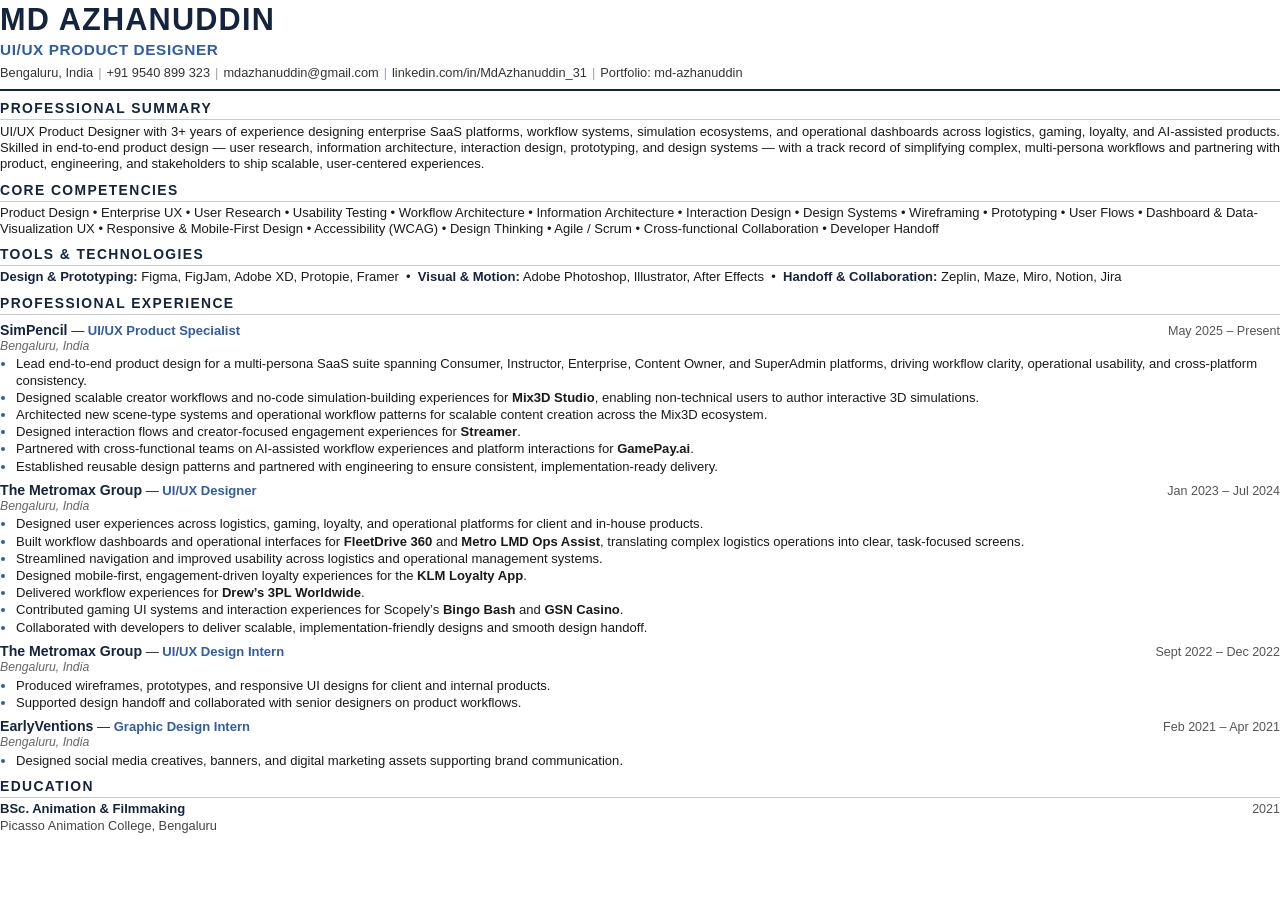
==== resume.html @ 1d5d4fa5 "Initial portfolio" ====
<!DOCTYPE html>
<html lang="en">
<head>
<meta charset="utf-8">
<title>MD Azhanuddin — Resume</title>
<style>
  @page { size: Letter; margin: 0.42in 0.55in; }
  * { box-sizing: border-box; }
  html, body { margin: 0; padding: 0; }
  body {
    font-family: "Calibri", "Carlito", "Segoe UI", Arial, sans-serif;
    color: #1a1a1a;
    font-size: 9.8pt;
    line-height: 1.24;
    -webkit-print-color-adjust: exact;
    print-color-adjust: exact;
  }
  a { color: #1a1a1a; text-decoration: none; }

  /* Header */
  .name {
    font-size: 23pt;
    font-weight: 700;
    letter-spacing: 1.2px;
    margin: 0;
    color: #14243f;
  }
  .title {
    font-size: 11.5pt;
    font-weight: 600;
    color: #2f5ca8;
    letter-spacing: 0.6px;
    margin: 2px 0 6px 0;
    text-transform: uppercase;
  }
  .contact {
    font-size: 9.6pt;
    color: #333;
    margin: 0;
  }
  .contact span { white-space: nowrap; }
  .sep { color: #9aa3b0; padding: 0 5px; }

  hr.rule { border: none; border-top: 2px solid #14243f; margin: 8px 0 0 0; }

  /* Section headings */
  h2 {
    font-size: 10.4pt;
    font-weight: 700;
    text-transform: uppercase;
    letter-spacing: 1.4px;
    color: #14243f;
    margin: 9px 0 3px 0;
    padding-bottom: 2px;
    border-bottom: 1.2px solid #c3ccd9;
  }

  p.summary { margin: 4px 0 0 0; text-align: justify; }

  /* Skills blocks */
  .kvline { margin: 3px 0; }
  .kvline b { color: #14243f; }

  /* Experience */
  .job { margin-top: 7px; }
  .job-head {
    display: flex;
    justify-content: space-between;
    align-items: baseline;
  }
  .job-co { font-weight: 700; font-size: 10.6pt; color: #14243f; }
  .job-role { font-weight: 600; color: #2f5ca8; }
  .job-date { font-size: 9.4pt; color: #555; white-space: nowrap; }
  .job-loc { font-size: 9.2pt; color: #666; font-style: italic; margin: 0 0 2px 0; }
  ul { margin: 2px 0 0 0; padding-left: 16px; }
  li { margin: 1px 0; }
  h2 + .edu-head { margin-top: 1px; }
  li::marker { color: #2f5ca8; }

  .edu-head { display: flex; justify-content: space-between; align-items: baseline; }
  .edu-deg { font-weight: 700; color: #14243f; }
  .edu-school { font-size: 9.6pt; color: #444; }
</style>
</head>
<body>

  <div class="name">MD AZHANUDDIN</div>
  <div class="title">UI/UX Product Designer</div>
  <p class="contact">
    <span>Bengaluru, India</span><span class="sep">|</span><span>+91 9540 899 323</span><span class="sep">|</span><span>mdazhanuddin@gmail.com</span><span class="sep">|</span><span>linkedin.com/in/MdAzhanuddin_31</span><span class="sep">|</span><span>Portfolio: md-azhanuddin</span>
  </p>
  <hr class="rule">

  <h2>Professional Summary</h2>
  <p class="summary">
    UI/UX Product Designer with 3+ years of experience designing enterprise SaaS platforms, workflow systems,
    simulation ecosystems, and operational dashboards across logistics, gaming, loyalty, and AI-assisted products.
    Skilled in end-to-end product design&nbsp;&mdash; user research, information architecture, interaction design,
    prototyping, and design systems&nbsp;&mdash; with a track record of simplifying complex, multi-persona workflows
    and partnering with product, engineering, and stakeholders to ship scalable, user-centered experiences.
  </p>

  <h2>Core Competencies</h2>
  <div class="kvline">
    Product Design &bull; Enterprise UX &bull; User Research &bull; Usability Testing &bull; Workflow Architecture &bull;
    Information Architecture &bull; Interaction Design &bull; Design Systems &bull; Wireframing &bull; Prototyping &bull;
    User Flows &bull; Dashboard &amp; Data-Visualization UX &bull; Responsive &amp; Mobile-First Design &bull;
    Accessibility (WCAG) &bull; Design Thinking &bull; Agile / Scrum &bull; Cross-functional Collaboration &bull; Developer Handoff
  </div>

  <h2>Tools &amp; Technologies</h2>
  <div class="kvline">
    <b>Design &amp; Prototyping:</b> Figma, FigJam, Adobe XD, Protopie, Framer &nbsp;&bull;&nbsp;
    <b>Visual &amp; Motion:</b> Adobe Photoshop, Illustrator, After Effects &nbsp;&bull;&nbsp;
    <b>Handoff &amp; Collaboration:</b> Zeplin, Maze, Miro, Notion, Jira
  </div>

  <h2>Professional Experience</h2>

  <div class="job">
    <div class="job-head">
      <span><span class="job-co">SimPencil</span> &mdash; <span class="job-role">UI/UX Product Specialist</span></span>
      <span class="job-date">May 2025 &ndash; Present</span>
    </div>
    <div class="job-loc">Bengaluru, India</div>
    <ul>
      <li>Lead end-to-end product design for a multi-persona SaaS suite spanning Consumer, Instructor, Enterprise, Content Owner, and SuperAdmin platforms, driving workflow clarity, operational usability, and cross-platform consistency.</li>
      <li>Designed scalable creator workflows and no-code simulation-building experiences for <b>Mix3D Studio</b>, enabling non-technical users to author interactive 3D simulations.</li>
      <li>Architected new scene-type systems and operational workflow patterns for scalable content creation across the Mix3D ecosystem.</li>
      <li>Designed interaction flows and creator-focused engagement experiences for <b>Streamer</b>.</li>
      <li>Partnered with cross-functional teams on AI-assisted workflow experiences and platform interactions for <b>GamePay.ai</b>.</li>
      <li>Established reusable design patterns and partnered with engineering to ensure consistent, implementation-ready delivery.</li>
    </ul>
  </div>

  <div class="job">
    <div class="job-head">
      <span><span class="job-co">The Metromax Group</span> &mdash; <span class="job-role">UI/UX Designer</span></span>
      <span class="job-date">Jan 2023 &ndash; Jul 2024</span>
    </div>
    <div class="job-loc">Bengaluru, India</div>
    <ul>
      <li>Designed user experiences across logistics, gaming, loyalty, and operational platforms for client and in-house products.</li>
      <li>Built workflow dashboards and operational interfaces for <b>FleetDrive 360</b> and <b>Metro LMD Ops Assist</b>, translating complex logistics operations into clear, task-focused screens.</li>
      <li>Streamlined navigation and improved usability across logistics and operational management systems.</li>
      <li>Designed mobile-first, engagement-driven loyalty experiences for the <b>KLM Loyalty App</b>.</li>
      <li>Delivered workflow experiences for <b>Drew&rsquo;s 3PL Worldwide</b>.</li>
      <li>Contributed gaming UI systems and interaction experiences for Scopely&rsquo;s <b>Bingo Bash</b> and <b>GSN Casino</b>.</li>
      <li>Collaborated with developers to deliver scalable, implementation-friendly designs and smooth design handoff.</li>
    </ul>
  </div>

  <div class="job">
    <div class="job-head">
      <span><span class="job-co">The Metromax Group</span> &mdash; <span class="job-role">UI/UX Design Intern</span></span>
      <span class="job-date">Sept 2022 &ndash; Dec 2022</span>
    </div>
    <div class="job-loc">Bengaluru, India</div>
    <ul>
      <li>Produced wireframes, prototypes, and responsive UI designs for client and internal products.</li>
      <li>Supported design handoff and collaborated with senior designers on product workflows.</li>
    </ul>
  </div>

  <div class="job">
    <div class="job-head">
      <span><span class="job-co">EarlyVentions</span> &mdash; <span class="job-role">Graphic Design Intern</span></span>
      <span class="job-date">Feb 2021 &ndash; Apr 2021</span>
    </div>
    <div class="job-loc">Bengaluru, India</div>
    <ul>
      <li>Designed social media creatives, banners, and digital marketing assets supporting brand communication.</li>
    </ul>
  </div>

  <div>
  <h2>Education</h2>
  <div class="edu-head">
    <span class="edu-deg">BSc. Animation &amp; Filmmaking</span>
    <span class="job-date">2021</span>
  </div>
  <div class="edu-school">Picasso Animation College, Bengaluru</div>
  </div>

</body>
</html>
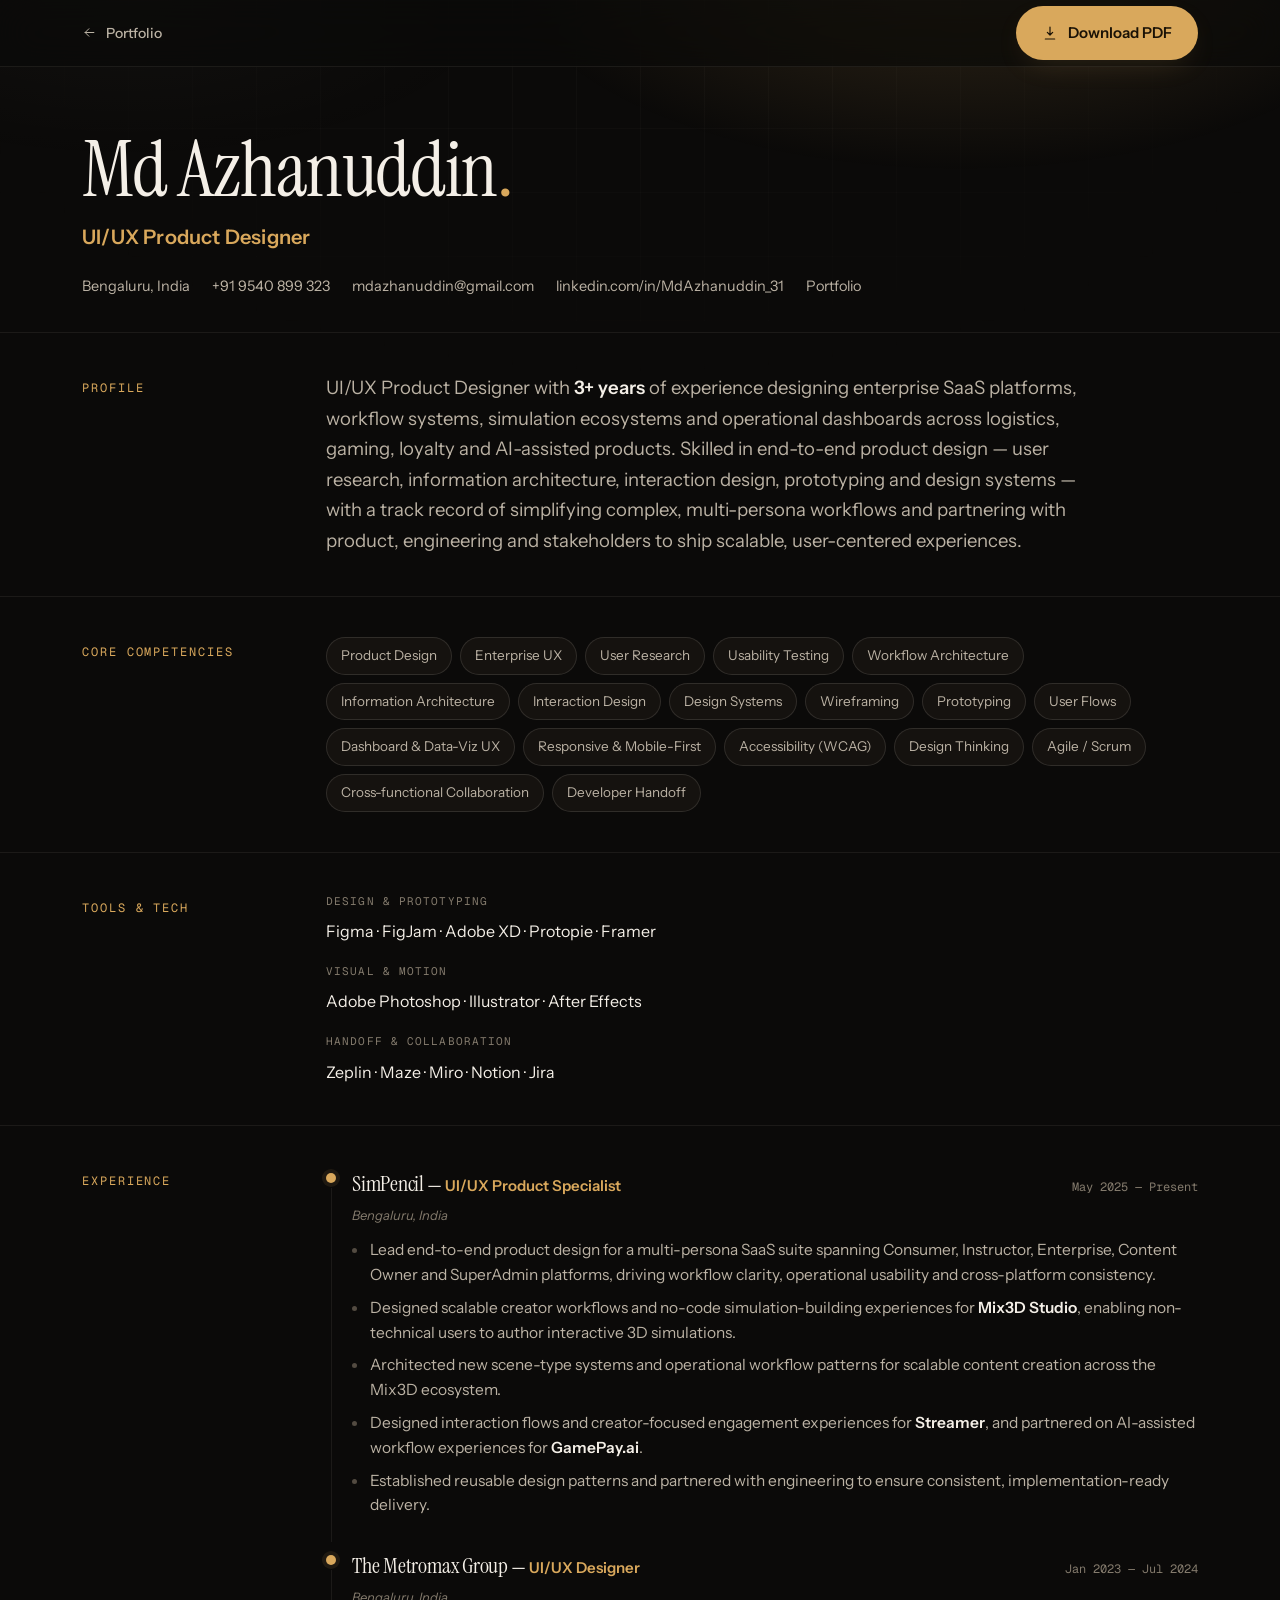
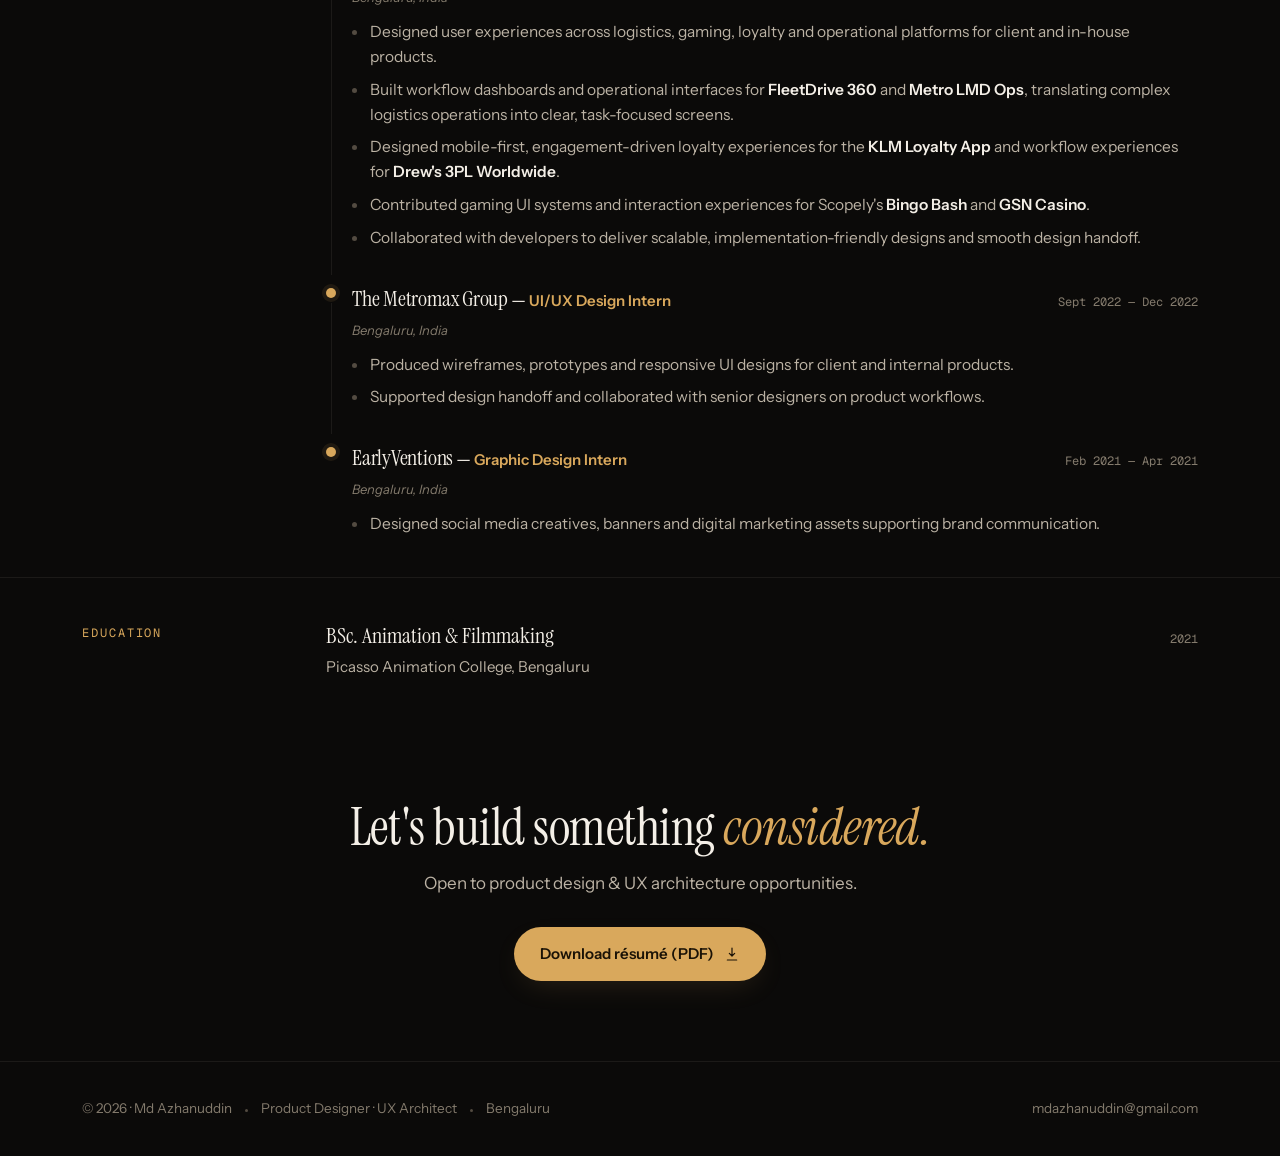
==== commit 10b26d16: "Added portfolio case studies and updated content" ====
--- a/resume.html
+++ b/resume.html
@@ -1,186 +1,306 @@
 <!DOCTYPE html>
 <html lang="en">
 <head>
-<meta charset="utf-8">
-<title>MD Azhanuddin — Resume</title>
-<style>
-  @page { size: Letter; margin: 0.42in 0.55in; }
-  * { box-sizing: border-box; }
-  html, body { margin: 0; padding: 0; }
-  body {
-    font-family: "Calibri", "Carlito", "Segoe UI", Arial, sans-serif;
-    color: #1a1a1a;
-    font-size: 9.8pt;
-    line-height: 1.24;
-    -webkit-print-color-adjust: exact;
-    print-color-adjust: exact;
-  }
-  a { color: #1a1a1a; text-decoration: none; }
-
-  /* Header */
-  .name {
-    font-size: 23pt;
-    font-weight: 700;
-    letter-spacing: 1.2px;
-    margin: 0;
-    color: #14243f;
-  }
-  .title {
-    font-size: 11.5pt;
-    font-weight: 600;
-    color: #2f5ca8;
-    letter-spacing: 0.6px;
-    margin: 2px 0 6px 0;
-    text-transform: uppercase;
-  }
-  .contact {
-    font-size: 9.6pt;
-    color: #333;
-    margin: 0;
-  }
-  .contact span { white-space: nowrap; }
-  .sep { color: #9aa3b0; padding: 0 5px; }
-
-  hr.rule { border: none; border-top: 2px solid #14243f; margin: 8px 0 0 0; }
-
-  /* Section headings */
-  h2 {
-    font-size: 10.4pt;
-    font-weight: 700;
-    text-transform: uppercase;
-    letter-spacing: 1.4px;
-    color: #14243f;
-    margin: 9px 0 3px 0;
-    padding-bottom: 2px;
-    border-bottom: 1.2px solid #c3ccd9;
-  }
-
-  p.summary { margin: 4px 0 0 0; text-align: justify; }
-
-  /* Skills blocks */
-  .kvline { margin: 3px 0; }
-  .kvline b { color: #14243f; }
-
-  /* Experience */
-  .job { margin-top: 7px; }
-  .job-head {
-    display: flex;
-    justify-content: space-between;
-    align-items: baseline;
-  }
-  .job-co { font-weight: 700; font-size: 10.6pt; color: #14243f; }
-  .job-role { font-weight: 600; color: #2f5ca8; }
-  .job-date { font-size: 9.4pt; color: #555; white-space: nowrap; }
-  .job-loc { font-size: 9.2pt; color: #666; font-style: italic; margin: 0 0 2px 0; }
-  ul { margin: 2px 0 0 0; padding-left: 16px; }
-  li { margin: 1px 0; }
-  h2 + .edu-head { margin-top: 1px; }
-  li::marker { color: #2f5ca8; }
-
-  .edu-head { display: flex; justify-content: space-between; align-items: baseline; }
-  .edu-deg { font-weight: 700; color: #14243f; }
-  .edu-school { font-size: 9.6pt; color: #444; }
-</style>
+  <meta charset="utf-8">
+  <meta name="viewport" content="width=device-width, initial-scale=1, viewport-fit=cover">
+  <title>Résumé — Md Azhanuddin · UI/UX Product Designer</title>
+  <meta name="description" content="Résumé of Md Azhanuddin — UI/UX Product Designer with 3+ years across enterprise SaaS, simulation ecosystems, operational dashboards, logistics, gaming and AI-assisted products.">
+  <meta name="author" content="Md Azhanuddin">
+
+  <meta property="og:type" content="profile">
+  <meta property="og:title" content="Md Azhanuddin — UI/UX Product Designer · Résumé">
+  <meta property="og:description" content="3+ years designing enterprise SaaS, simulation platforms, operational dashboards and AI-assisted products.">
+  <meta name="twitter:card" content="summary">
+  <link rel="icon" href="data:image/svg+xml,%3Csvg xmlns='http://www.w3.org/2000/svg' viewBox='0 0 32 32'%3E%3Crect width='32' height='32' rx='7' fill='%230b0a09'/%3E%3Ctext x='16' y='22' font-family='Georgia,serif' font-size='17' fill='%23d9a85c' text-anchor='middle'%3EAz%3C/text%3E%3C/svg%3E">
+
+  <link rel="preconnect" href="https://fonts.googleapis.com">
+  <link rel="preconnect" href="https://fonts.gstatic.com" crossorigin>
+  <link href="https://fonts.googleapis.com/css2?family=Instrument+Serif:ital@0;1&family=Instrument+Sans:wght@400;500;600&family=Geist+Mono:wght@400;500&display=swap" rel="stylesheet">
+  <script>document.documentElement.classList.add('js');</script>
+  <link rel="stylesheet" href="case-study.css">
+  <style>
+    /* Résumé-specific layout, built on the shared theme tokens */
+    .rz-top {
+      position: sticky; top: 0; z-index: 100;
+      backdrop-filter: blur(18px) saturate(140%);
+      -webkit-backdrop-filter: blur(18px) saturate(140%);
+      background: color-mix(in srgb, var(--bg) 72%, transparent);
+      border-bottom: 1px solid var(--border);
+    }
+    .rz-top-inner { display: flex; align-items: center; justify-content: space-between; height: 66px; gap: 16px; }
+    .rz-dl { box-shadow: 0 10px 30px -12px var(--accent-glow); }
+    .rz-dl svg { width: 16px; height: 16px; }
+
+    .rz-hero { padding: 64px 0 34px; }
+    .rz-name {
+      font-family: var(--font-display); font-weight: 400;
+      font-size: clamp(44px, 7vw, 78px); line-height: 1; letter-spacing: -0.015em; margin-bottom: 12px;
+    }
+    .rz-name .dot { color: var(--accent); }
+    .rz-role { font-size: clamp(16px, 2vw, 20px); color: var(--accent); font-weight: 600; letter-spacing: 0.01em; margin-bottom: 22px; }
+    .rz-contact { display: flex; flex-wrap: wrap; gap: 10px 22px; font-size: 14.5px; color: var(--text-2); }
+    .rz-contact a { display: inline-flex; align-items: center; gap: 7px; transition: color 0.2s; }
+    .rz-contact a:hover { color: var(--accent); }
+
+    .rz-sec { padding: 40px 0; border-top: 1px solid var(--border); }
+    .rz-grid { display: grid; grid-template-columns: 200px 1fr; gap: 44px; align-items: start; }
+    .rz-h {
+      font-family: var(--font-mono); font-size: 12px; letter-spacing: 0.16em; text-transform: uppercase;
+      color: var(--accent); padding-top: 6px;
+    }
+    .rz-summary { font-size: 18.5px; line-height: 1.65; color: var(--text-2); max-width: 64ch; }
+    .rz-summary strong { color: var(--text); font-weight: 600; }
+
+    .rz-tags { display: flex; flex-wrap: wrap; gap: 8px; }
+    .rz-tag {
+      font-size: 13.5px; color: var(--text-2); padding: 7px 14px;
+      border: 1px solid var(--border-strong); border-radius: 999px; background: var(--surface);
+      transition: border-color 0.2s, color 0.2s;
+    }
+    .rz-tag:hover { border-color: var(--accent); color: var(--accent); }
+
+    .rz-tools { display: grid; gap: 18px; }
+    .rz-tools .grp .gl { font-family: var(--font-mono); font-size: 11px; letter-spacing: 0.1em; text-transform: uppercase; color: var(--text-muted); margin-bottom: 9px; }
+    .rz-tools .grp .gv { font-size: 16px; color: var(--text); }
+
+    .rz-jobs { display: grid; gap: 30px; }
+    .rz-job { position: relative; padding-left: 26px; }
+    .rz-job::before { content: ""; position: absolute; left: 0; top: 7px; width: 10px; height: 10px; border-radius: 50%; background: var(--accent); box-shadow: 0 0 0 4px var(--accent-soft); }
+    .rz-job::after { content: ""; position: absolute; left: 4.5px; top: 22px; bottom: -24px; width: 1px; background: var(--border); }
+    .rz-job:last-child::after { display: none; }
+    .rz-job-head { display: flex; flex-wrap: wrap; align-items: baseline; justify-content: space-between; gap: 6px 16px; margin-bottom: 4px; }
+    .rz-job-co { font-family: var(--font-display); font-size: 22px; color: var(--text); letter-spacing: -0.01em; }
+    .rz-job-role { color: var(--accent); font-weight: 600; font-size: 15px; }
+    .rz-job-date { font-family: var(--font-mono); font-size: 12px; color: var(--text-muted); white-space: nowrap; }
+    .rz-job-loc { font-size: 13px; color: var(--text-muted); font-style: italic; margin-bottom: 12px; }
+    .rz-job ul { list-style: none; display: grid; gap: 8px; }
+    .rz-job li { position: relative; padding-left: 18px; font-size: 15.5px; line-height: 1.6; color: var(--text-2); }
+    .rz-job li::before { content: ""; position: absolute; left: 0; top: 10px; width: 5px; height: 5px; border-radius: 50%; background: var(--text-dim); }
+    .rz-job li strong { color: var(--text); font-weight: 600; }
+
+    .rz-edu-deg { font-family: var(--font-display); font-size: 22px; color: var(--text); }
+    .rz-edu-school { color: var(--text-2); font-size: 15px; margin-top: 2px; }
+    .rz-edu-year { font-family: var(--font-mono); font-size: 12px; color: var(--text-muted); }
+
+    @media (max-width: 820px) {
+      .rz-grid { grid-template-columns: 1fr; gap: 16px; }
+      .rz-h { padding-top: 0; }
+    }
+    @media (max-width: 560px) {
+      .rz-top-inner { height: 60px; }
+      .rz-dl span.lbl { display: none; }
+    }
+    @media print {
+      .rz-top, #cs-loader, body::before, body::after { display: none !important; }
+      body { background: #fff; }
+      body, .rz-summary, .rz-summary strong, .rz-contact, .rz-contact a, .rz-tag,
+      .rz-tools .gv, .rz-job-co, .rz-job li, .rz-job li strong, .rz-edu-deg,
+      .rz-edu-school, .cs-footer-inner, .cs-footer a { color: #111 !important; }
+      .rz-tag { border-color: #bbb !important; }
+    }
+  </style>
 </head>
 <body>
-
-  <div class="name">MD AZHANUDDIN</div>
-  <div class="title">UI/UX Product Designer</div>
-  <p class="contact">
-    <span>Bengaluru, India</span><span class="sep">|</span><span>+91 9540 899 323</span><span class="sep">|</span><span>mdazhanuddin@gmail.com</span><span class="sep">|</span><span>linkedin.com/in/MdAzhanuddin_31</span><span class="sep">|</span><span>Portfolio: md-azhanuddin</span>
-  </p>
-  <hr class="rule">
-
-  <h2>Professional Summary</h2>
-  <p class="summary">
-    UI/UX Product Designer with 3+ years of experience designing enterprise SaaS platforms, workflow systems,
-    simulation ecosystems, and operational dashboards across logistics, gaming, loyalty, and AI-assisted products.
-    Skilled in end-to-end product design&nbsp;&mdash; user research, information architecture, interaction design,
-    prototyping, and design systems&nbsp;&mdash; with a track record of simplifying complex, multi-persona workflows
-    and partnering with product, engineering, and stakeholders to ship scalable, user-centered experiences.
-  </p>
-
-  <h2>Core Competencies</h2>
-  <div class="kvline">
-    Product Design &bull; Enterprise UX &bull; User Research &bull; Usability Testing &bull; Workflow Architecture &bull;
-    Information Architecture &bull; Interaction Design &bull; Design Systems &bull; Wireframing &bull; Prototyping &bull;
-    User Flows &bull; Dashboard &amp; Data-Visualization UX &bull; Responsive &amp; Mobile-First Design &bull;
-    Accessibility (WCAG) &bull; Design Thinking &bull; Agile / Scrum &bull; Cross-functional Collaboration &bull; Developer Handoff
+  <a class="skip-link" href="#rz-main">Skip to content</a>
+
+  <div id="cs-loader" aria-hidden="true">
+    <div class="ldr-core">
+      <span class="ldr-ring"></span>
+      <span class="ldr-ring r2"></span>
+      <span class="ldr-mark">Az<span>.</span></span>
+    </div>
+    <div class="ldr-foot">
+      <div class="ldr-bar"><i></i></div>
+      <div class="ldr-tag">Loading</div>
+    </div>
   </div>
 
-  <h2>Tools &amp; Technologies</h2>
-  <div class="kvline">
-    <b>Design &amp; Prototyping:</b> Figma, FigJam, Adobe XD, Protopie, Framer &nbsp;&bull;&nbsp;
-    <b>Visual &amp; Motion:</b> Adobe Photoshop, Illustrator, After Effects &nbsp;&bull;&nbsp;
-    <b>Handoff &amp; Collaboration:</b> Zeplin, Maze, Miro, Notion, Jira
-  </div>
-
-  <h2>Professional Experience</h2>
-
-  <div class="job">
-    <div class="job-head">
-      <span><span class="job-co">SimPencil</span> &mdash; <span class="job-role">UI/UX Product Specialist</span></span>
-      <span class="job-date">May 2025 &ndash; Present</span>
+  <!-- Top bar with download button -->
+  <header class="rz-top">
+    <div class="container rz-top-inner">
+      <a class="cs-back" href="index.html">
+        <svg viewBox="0 0 24 24" fill="none" stroke="currentColor" stroke-width="1.6" stroke-linecap="round" stroke-linejoin="round"><path d="M19 12H5M11 18l-6-6 6-6"/></svg>
+        Portfolio
+      </a>
+      <a class="btn primary rz-dl" href="MD-Azhanuddin-Resume.pdf" download>
+        <svg viewBox="0 0 24 24" fill="none" stroke="currentColor" stroke-width="1.8" stroke-linecap="round" stroke-linejoin="round"><path d="M12 3v12m0 0l-4-4m4 4l4-4M5 21h14"/></svg>
+        <span class="lbl">Download PDF</span>
+      </a>
     </div>
-    <div class="job-loc">Bengaluru, India</div>
-    <ul>
-      <li>Lead end-to-end product design for a multi-persona SaaS suite spanning Consumer, Instructor, Enterprise, Content Owner, and SuperAdmin platforms, driving workflow clarity, operational usability, and cross-platform consistency.</li>
-      <li>Designed scalable creator workflows and no-code simulation-building experiences for <b>Mix3D Studio</b>, enabling non-technical users to author interactive 3D simulations.</li>
-      <li>Architected new scene-type systems and operational workflow patterns for scalable content creation across the Mix3D ecosystem.</li>
-      <li>Designed interaction flows and creator-focused engagement experiences for <b>Streamer</b>.</li>
-      <li>Partnered with cross-functional teams on AI-assisted workflow experiences and platform interactions for <b>GamePay.ai</b>.</li>
-      <li>Established reusable design patterns and partnered with engineering to ensure consistent, implementation-ready delivery.</li>
-    </ul>
-  </div>
-
-  <div class="job">
-    <div class="job-head">
-      <span><span class="job-co">The Metromax Group</span> &mdash; <span class="job-role">UI/UX Designer</span></span>
-      <span class="job-date">Jan 2023 &ndash; Jul 2024</span>
+  </header>
+
+  <main id="rz-main">
+    <!-- Hero -->
+    <section class="rz-hero">
+      <div class="container">
+        <h1 class="rz-name">Md Azhanuddin<span class="dot">.</span></h1>
+        <div class="rz-role">UI/UX Product Designer</div>
+        <div class="rz-contact">
+          <span>Bengaluru, India</span>
+          <a href="tel:+919540899323">+91 9540 899 323</a>
+          <a href="mailto:mdazhanuddin@gmail.com">mdazhanuddin@gmail.com</a>
+          <a href="https://linkedin.com/in/MdAzhanuddin_31" target="_blank" rel="noopener">linkedin.com/in/MdAzhanuddin_31</a>
+          <a href="index.html">Portfolio</a>
+        </div>
+      </div>
+    </section>
+
+    <!-- Summary -->
+    <section class="rz-sec">
+      <div class="container rz-grid">
+        <div class="rz-h reveal">Profile</div>
+        <p class="rz-summary reveal">
+          UI/UX Product Designer with <strong>3+ years</strong> of experience designing enterprise SaaS platforms,
+          workflow systems, simulation ecosystems and operational dashboards across logistics, gaming, loyalty and
+          AI-assisted products. Skilled in end-to-end product design &mdash; user research, information architecture,
+          interaction design, prototyping and design systems &mdash; with a track record of simplifying complex,
+          multi-persona workflows and partnering with product, engineering and stakeholders to ship scalable,
+          user-centered experiences.
+        </p>
+      </div>
+    </section>
+
+    <!-- Competencies -->
+    <section class="rz-sec">
+      <div class="container rz-grid">
+        <div class="rz-h reveal">Core Competencies</div>
+        <div class="rz-tags reveal">
+          <span class="rz-tag">Product Design</span>
+          <span class="rz-tag">Enterprise UX</span>
+          <span class="rz-tag">User Research</span>
+          <span class="rz-tag">Usability Testing</span>
+          <span class="rz-tag">Workflow Architecture</span>
+          <span class="rz-tag">Information Architecture</span>
+          <span class="rz-tag">Interaction Design</span>
+          <span class="rz-tag">Design Systems</span>
+          <span class="rz-tag">Wireframing</span>
+          <span class="rz-tag">Prototyping</span>
+          <span class="rz-tag">User Flows</span>
+          <span class="rz-tag">Dashboard &amp; Data-Viz UX</span>
+          <span class="rz-tag">Responsive &amp; Mobile-First</span>
+          <span class="rz-tag">Accessibility (WCAG)</span>
+          <span class="rz-tag">Design Thinking</span>
+          <span class="rz-tag">Agile / Scrum</span>
+          <span class="rz-tag">Cross-functional Collaboration</span>
+          <span class="rz-tag">Developer Handoff</span>
+        </div>
+      </div>
+    </section>
+
+    <!-- Tools -->
+    <section class="rz-sec">
+      <div class="container rz-grid">
+        <div class="rz-h reveal">Tools &amp; Tech</div>
+        <div class="rz-tools reveal">
+          <div class="grp"><div class="gl">Design &amp; Prototyping</div><div class="gv">Figma · FigJam · Adobe XD · Protopie · Framer</div></div>
+          <div class="grp"><div class="gl">Visual &amp; Motion</div><div class="gv">Adobe Photoshop · Illustrator · After Effects</div></div>
+          <div class="grp"><div class="gl">Handoff &amp; Collaboration</div><div class="gv">Zeplin · Maze · Miro · Notion · Jira</div></div>
+        </div>
+      </div>
+    </section>
+
+    <!-- Experience -->
+    <section class="rz-sec">
+      <div class="container rz-grid">
+        <div class="rz-h reveal">Experience</div>
+        <div class="rz-jobs">
+
+          <div class="rz-job reveal">
+            <div class="rz-job-head">
+              <span><span class="rz-job-co">SimPencil</span> &mdash; <span class="rz-job-role">UI/UX Product Specialist</span></span>
+              <span class="rz-job-date">May 2025 — Present</span>
+            </div>
+            <div class="rz-job-loc">Bengaluru, India</div>
+            <ul>
+              <li>Lead end-to-end product design for a multi-persona SaaS suite spanning Consumer, Instructor, Enterprise, Content Owner and SuperAdmin platforms, driving workflow clarity, operational usability and cross-platform consistency.</li>
+              <li>Designed scalable creator workflows and no-code simulation-building experiences for <strong>Mix3D Studio</strong>, enabling non-technical users to author interactive 3D simulations.</li>
+              <li>Architected new scene-type systems and operational workflow patterns for scalable content creation across the Mix3D ecosystem.</li>
+              <li>Designed interaction flows and creator-focused engagement experiences for <strong>Streamer</strong>, and partnered on AI-assisted workflow experiences for <strong>GamePay.ai</strong>.</li>
+              <li>Established reusable design patterns and partnered with engineering to ensure consistent, implementation-ready delivery.</li>
+            </ul>
+          </div>
+
+          <div class="rz-job reveal">
+            <div class="rz-job-head">
+              <span><span class="rz-job-co">The Metromax Group</span> &mdash; <span class="rz-job-role">UI/UX Designer</span></span>
+              <span class="rz-job-date">Jan 2023 — Jul 2024</span>
+            </div>
+            <div class="rz-job-loc">Bengaluru, India</div>
+            <ul>
+              <li>Designed user experiences across logistics, gaming, loyalty and operational platforms for client and in-house products.</li>
+              <li>Built workflow dashboards and operational interfaces for <strong>FleetDrive 360</strong> and <strong>Metro LMD Ops</strong>, translating complex logistics operations into clear, task-focused screens.</li>
+              <li>Designed mobile-first, engagement-driven loyalty experiences for the <strong>KLM Loyalty App</strong> and workflow experiences for <strong>Drew's 3PL Worldwide</strong>.</li>
+              <li>Contributed gaming UI systems and interaction experiences for Scopely's <strong>Bingo Bash</strong> and <strong>GSN Casino</strong>.</li>
+              <li>Collaborated with developers to deliver scalable, implementation-friendly designs and smooth design handoff.</li>
+            </ul>
+          </div>
+
+          <div class="rz-job reveal">
+            <div class="rz-job-head">
+              <span><span class="rz-job-co">The Metromax Group</span> &mdash; <span class="rz-job-role">UI/UX Design Intern</span></span>
+              <span class="rz-job-date">Sept 2022 — Dec 2022</span>
+            </div>
+            <div class="rz-job-loc">Bengaluru, India</div>
+            <ul>
+              <li>Produced wireframes, prototypes and responsive UI designs for client and internal products.</li>
+              <li>Supported design handoff and collaborated with senior designers on product workflows.</li>
+            </ul>
+          </div>
+
+          <div class="rz-job reveal">
+            <div class="rz-job-head">
+              <span><span class="rz-job-co">EarlyVentions</span> &mdash; <span class="rz-job-role">Graphic Design Intern</span></span>
+              <span class="rz-job-date">Feb 2021 — Apr 2021</span>
+            </div>
+            <div class="rz-job-loc">Bengaluru, India</div>
+            <ul>
+              <li>Designed social media creatives, banners and digital marketing assets supporting brand communication.</li>
+            </ul>
+          </div>
+
+        </div>
+      </div>
+    </section>
+
+    <!-- Education -->
+    <section class="rz-sec">
+      <div class="container rz-grid">
+        <div class="rz-h reveal">Education</div>
+        <div class="reveal">
+          <div class="rz-job-head" style="margin-bottom:2px">
+            <span class="rz-edu-deg">BSc. Animation &amp; Filmmaking</span>
+            <span class="rz-edu-year">2021</span>
+          </div>
+          <div class="rz-edu-school">Picasso Animation College, Bengaluru</div>
+        </div>
+      </div>
+    </section>
+
+    <!-- CTA -->
+    <section class="cs-cta">
+      <div class="container">
+        <h2>Let's build something <em>considered.</em></h2>
+        <p>Open to product design &amp; UX architecture opportunities.</p>
+        <a class="btn primary" href="MD-Azhanuddin-Resume.pdf" download>
+          Download résumé (PDF)
+          <svg viewBox="0 0 24 24" fill="none" stroke="currentColor" stroke-width="1.8" stroke-linecap="round" stroke-linejoin="round"><path d="M12 3v12m0 0l-4-4m4 4l4-4M5 21h14"/></svg>
+        </a>
+      </div>
+    </section>
+  </main>
+
+  <footer class="cs-footer">
+    <div class="container cs-footer-inner">
+      <div>© 2026 · Md Azhanuddin <span class="dot"></span> Product Designer · UX Architect <span class="dot"></span> Bengaluru</div>
+      <div><a href="mailto:mdazhanuddin@gmail.com">mdazhanuddin@gmail.com</a></div>
     </div>
-    <div class="job-loc">Bengaluru, India</div>
-    <ul>
-      <li>Designed user experiences across logistics, gaming, loyalty, and operational platforms for client and in-house products.</li>
-      <li>Built workflow dashboards and operational interfaces for <b>FleetDrive 360</b> and <b>Metro LMD Ops Assist</b>, translating complex logistics operations into clear, task-focused screens.</li>
-      <li>Streamlined navigation and improved usability across logistics and operational management systems.</li>
-      <li>Designed mobile-first, engagement-driven loyalty experiences for the <b>KLM Loyalty App</b>.</li>
-      <li>Delivered workflow experiences for <b>Drew&rsquo;s 3PL Worldwide</b>.</li>
-      <li>Contributed gaming UI systems and interaction experiences for Scopely&rsquo;s <b>Bingo Bash</b> and <b>GSN Casino</b>.</li>
-      <li>Collaborated with developers to deliver scalable, implementation-friendly designs and smooth design handoff.</li>
-    </ul>
-  </div>
-
-  <div class="job">
-    <div class="job-head">
-      <span><span class="job-co">The Metromax Group</span> &mdash; <span class="job-role">UI/UX Design Intern</span></span>
-      <span class="job-date">Sept 2022 &ndash; Dec 2022</span>
-    </div>
-    <div class="job-loc">Bengaluru, India</div>
-    <ul>
-      <li>Produced wireframes, prototypes, and responsive UI designs for client and internal products.</li>
-      <li>Supported design handoff and collaborated with senior designers on product workflows.</li>
-    </ul>
-  </div>
-
-  <div class="job">
-    <div class="job-head">
-      <span><span class="job-co">EarlyVentions</span> &mdash; <span class="job-role">Graphic Design Intern</span></span>
-      <span class="job-date">Feb 2021 &ndash; Apr 2021</span>
-    </div>
-    <div class="job-loc">Bengaluru, India</div>
-    <ul>
-      <li>Designed social media creatives, banners, and digital marketing assets supporting brand communication.</li>
-    </ul>
-  </div>
-
-  <div>
-  <h2>Education</h2>
-  <div class="edu-head">
-    <span class="edu-deg">BSc. Animation &amp; Filmmaking</span>
-    <span class="job-date">2021</span>
-  </div>
-  <div class="edu-school">Picasso Animation College, Bengaluru</div>
-  </div>
-
+  </footer>
+
+  <script>
+    const io = new IntersectionObserver((entries) => {
+      entries.forEach((e) => { if (e.isIntersecting) { e.target.classList.add('in'); io.unobserve(e.target); } });
+    }, { threshold: 0.1 });
+    document.querySelectorAll('.reveal').forEach((el) => io.observe(el));
+  </script>
 </body>
 </html>
--- a/case-study.css
+++ b/case-study.css
@@ -0,0 +1,687 @@
+/* ============================================================================
+   Case-study shared styles — Md Azhanuddin portfolio
+   Matches index.html design tokens (warm near-black, honey accent,
+   Instrument Serif / Instrument Sans / Geist Mono). Static, lightweight.
+   Per-page accent: set --accent / --accent-2 on <body style> or a page <style>.
+   ============================================================================ */
+
+:root {
+  --bg: #0b0a09;
+  --bg-2: #100e0c;
+  --surface: #15120f;
+  --surface-2: #1b1713;
+  --surface-3: #201b16;
+  --border: rgba(244, 236, 224, 0.07);
+  --border-strong: rgba(244, 236, 224, 0.12);
+  --border-bright: rgba(244, 236, 224, 0.22);
+
+  --text: #f4efe7;
+  --text-2: #bbb2a4;
+  --text-muted: #847b6d;
+  --text-dim: #534b41;
+  --text-faint: #2f2a23;
+
+  --accent: #d9a85c;
+  --accent-2: #e0b878;
+  --accent-soft: rgba(217, 168, 92, 0.10);
+  --accent-glow: rgba(217, 168, 92, 0.18);
+
+  --pos: #6fb89a;
+  --warn: #d9a85c;
+  --neg: #e07a5f;
+
+  --font-sans: "Instrument Sans", -apple-system, BlinkMacSystemFont, "SF Pro Text", system-ui, sans-serif;
+  --font-mono: "Geist Mono", "JetBrains Mono", ui-monospace, "SF Mono", monospace;
+  --font-display: "Instrument Serif", "Times New Roman", Georgia, serif;
+
+  --gutter: 32px;
+  --container: 1180px;
+  --radius-sm: 6px;
+  --radius: 10px;
+  --radius-lg: 18px;
+  --radius-xl: 24px;
+
+  --ease-out: cubic-bezier(0.16, 1, 0.3, 1);
+  --dur: 480ms;
+}
+
+* { margin: 0; padding: 0; box-sizing: border-box; }
+
+html { scroll-behavior: smooth; }
+
+body {
+  background: var(--bg);
+  color: var(--text);
+  font-family: var(--font-sans);
+  font-size: 17px;
+  line-height: 1.6;
+  -webkit-font-smoothing: antialiased;
+  text-rendering: optimizeLegibility;
+  overflow-x: hidden;
+}
+
+/* Ambient accent glow at the top, like the main site */
+body::before {
+  content: "";
+  position: fixed;
+  inset: 0;
+  pointer-events: none;
+  z-index: 0;
+  background:
+    radial-gradient(60% 40% at 75% -5%, var(--accent-glow), transparent 60%),
+    radial-gradient(50% 30% at 10% 0%, rgba(244, 236, 224, 0.03), transparent 60%);
+}
+
+/* Fine grid texture */
+body::after {
+  content: "";
+  position: fixed;
+  inset: 0;
+  pointer-events: none;
+  z-index: 0;
+  opacity: 0.5;
+  background-image:
+    linear-gradient(var(--border) 1px, transparent 1px),
+    linear-gradient(90deg, var(--border) 1px, transparent 1px);
+  background-size: 64px 64px;
+  -webkit-mask-image: radial-gradient(ellipse 80% 60% at 50% 0%, #000, transparent 75%);
+  mask-image: radial-gradient(ellipse 80% 60% at 50% 0%, #000, transparent 75%);
+}
+
+a { color: inherit; text-decoration: none; }
+
+::selection { background: var(--accent); color: #1a1206; }
+
+:focus-visible {
+  outline: 2px solid var(--accent);
+  outline-offset: 3px;
+  border-radius: 3px;
+}
+
+.container {
+  width: 100%;
+  max-width: var(--container);
+  margin: 0 auto;
+  padding: 0 var(--gutter);
+  position: relative;
+  z-index: 1;
+}
+
+.mono {
+  font-family: var(--font-mono);
+  font-size: 0.72em;
+  letter-spacing: 0.08em;
+  text-transform: uppercase;
+}
+
+.skip-link {
+  position: absolute;
+  left: -9999px;
+  top: 0;
+  background: var(--accent);
+  color: #1a1206;
+  padding: 10px 16px;
+  border-radius: var(--radius-sm);
+  z-index: 1000;
+  font-weight: 600;
+}
+.skip-link:focus { left: 16px; top: 16px; }
+
+/* ---------------- Nav ---------------- */
+.cs-nav {
+  position: sticky;
+  top: 0;
+  z-index: 100;
+  backdrop-filter: blur(18px) saturate(140%);
+  -webkit-backdrop-filter: blur(18px) saturate(140%);
+  background: color-mix(in srgb, var(--bg) 72%, transparent);
+  border-bottom: 1px solid var(--border);
+}
+.cs-nav-inner {
+  display: flex;
+  align-items: center;
+  justify-content: space-between;
+  height: 64px;
+  gap: 16px;
+}
+.cs-back {
+  display: inline-flex;
+  align-items: center;
+  gap: 9px;
+  color: var(--text-2);
+  font-size: 14px;
+  font-weight: 500;
+  transition: color 0.2s;
+}
+.cs-back:hover { color: var(--text); }
+.cs-back svg { width: 15px; height: 15px; transition: transform 0.2s var(--ease-out); }
+.cs-back:hover svg { transform: translateX(-3px); }
+.cs-nav-mid {
+  font-family: var(--font-mono);
+  font-size: 11px;
+  letter-spacing: 0.1em;
+  text-transform: uppercase;
+  color: var(--text-muted);
+  white-space: nowrap;
+  overflow: hidden;
+  text-overflow: ellipsis;
+}
+.cs-nav-actions { display: flex; align-items: center; gap: 10px; }
+.cs-nav-actions a {
+  font-size: 13.5px;
+  color: var(--text-2);
+  padding: 7px 12px;
+  border-radius: var(--radius-sm);
+  transition: color 0.2s, background 0.2s;
+}
+.cs-nav-actions a:hover { color: var(--text); background: var(--surface-2); }
+.cs-nav-actions a.cta {
+  color: var(--text);
+  border: 1px solid var(--border-strong);
+}
+.cs-nav-actions a.cta:hover { border-color: var(--accent); color: var(--accent); }
+
+/* ---------------- Hero ---------------- */
+.cs-hero { padding: 86px 0 56px; }
+.cs-eyebrow {
+  display: flex;
+  align-items: center;
+  gap: 14px;
+  margin-bottom: 28px;
+  font-family: var(--font-mono);
+  font-size: 12px;
+  letter-spacing: 0.12em;
+  text-transform: uppercase;
+  color: var(--accent);
+}
+.cs-eyebrow .num {
+  color: var(--text-muted);
+}
+.cs-eyebrow .bar { flex: 1; height: 1px; background: var(--border-strong); }
+.cs-eyebrow .place { color: var(--text-muted); }
+
+.cs-title {
+  font-family: var(--font-display);
+  font-weight: 400;
+  font-size: clamp(42px, 6.5vw, 82px);
+  line-height: 1.02;
+  letter-spacing: -0.015em;
+  margin-bottom: 26px;
+  max-width: 16ch;
+}
+.cs-title .accent { color: var(--accent); font-style: italic; }
+
+.cs-lead {
+  font-size: clamp(18px, 2vw, 22px);
+  line-height: 1.55;
+  color: var(--text-2);
+  max-width: 62ch;
+  margin-bottom: 40px;
+}
+
+.cs-meta {
+  display: grid;
+  grid-template-columns: repeat(4, minmax(0, 1fr));
+  gap: 1px;
+  background: var(--border);
+  border: 1px solid var(--border);
+  border-radius: var(--radius);
+  overflow: hidden;
+}
+.cs-meta .item {
+  background: var(--bg);
+  padding: 18px 20px;
+}
+.cs-meta .label {
+  display: block;
+  font-family: var(--font-mono);
+  font-size: 10.5px;
+  letter-spacing: 0.1em;
+  text-transform: uppercase;
+  color: var(--text-muted);
+  margin-bottom: 7px;
+}
+.cs-meta .value { font-size: 15px; color: var(--text); font-weight: 500; }
+
+/* ---------------- Hero visual frame ---------------- */
+.cs-visual {
+  margin-top: 44px;
+  position: relative;
+  border: 1px solid var(--border-strong);
+  border-radius: var(--radius-lg);
+  overflow: hidden;
+  background: linear-gradient(180deg, var(--surface), var(--bg-2));
+  aspect-ratio: 16 / 8;
+  box-shadow: 0 40px 120px -40px rgba(0,0,0,0.7);
+}
+.cs-visual > svg, .cs-visual > .vis-fill { position: absolute; inset: 0; width: 100%; height: 100%; }
+.cs-visual .vis-tag {
+  position: absolute;
+  left: 16px;
+  bottom: 14px;
+  font-family: var(--font-mono);
+  font-size: 10px;
+  letter-spacing: 0.12em;
+  text-transform: uppercase;
+  color: var(--text-muted);
+}
+.cs-visual .vis-flag {
+  position: absolute;
+  top: 14px;
+  right: 16px;
+  font-family: var(--font-mono);
+  font-size: 10px;
+  letter-spacing: 0.1em;
+  text-transform: uppercase;
+  color: var(--accent);
+  border: 1px solid var(--accent);
+  border-radius: 999px;
+  padding: 4px 11px;
+}
+
+/* ---------------- Sections ---------------- */
+.section { padding: 64px 0; position: relative; z-index: 1; }
+.section.tight { padding: 40px 0; }
+.section-divider { height: 1px; background: var(--border); }
+
+.kicker {
+  font-family: var(--font-mono);
+  font-size: 11.5px;
+  letter-spacing: 0.14em;
+  text-transform: uppercase;
+  color: var(--accent);
+  margin-bottom: 18px;
+  display: inline-flex;
+  align-items: center;
+  gap: 9px;
+}
+.kicker::before {
+  content: "";
+  width: 22px;
+  height: 1px;
+  background: var(--accent);
+}
+
+h2.head {
+  font-family: var(--font-display);
+  font-weight: 400;
+  font-size: clamp(28px, 3.6vw, 44px);
+  line-height: 1.1;
+  letter-spacing: -0.01em;
+  margin-bottom: 22px;
+  max-width: 22ch;
+}
+h2.head em { color: var(--text-muted); font-style: italic; }
+
+.prose p {
+  font-size: 17.5px;
+  line-height: 1.7;
+  color: var(--text-2);
+  max-width: 68ch;
+  margin-bottom: 18px;
+}
+.prose p strong { color: var(--text); font-weight: 600; }
+.prose p:last-child { margin-bottom: 0; }
+
+/* Two-column: narrative + facts rail */
+.split {
+  display: grid;
+  grid-template-columns: 1.6fr 1fr;
+  gap: 56px;
+  align-items: start;
+}
+.facts {
+  border: 1px solid var(--border);
+  border-radius: var(--radius);
+  background: linear-gradient(180deg, var(--surface), transparent);
+  padding: 8px 22px;
+}
+.facts .frow {
+  display: flex;
+  justify-content: space-between;
+  gap: 16px;
+  padding: 15px 0;
+  border-bottom: 1px solid var(--border);
+}
+.facts .frow:last-child { border-bottom: none; }
+.facts .fk {
+  font-family: var(--font-mono);
+  font-size: 10.5px;
+  letter-spacing: 0.08em;
+  text-transform: uppercase;
+  color: var(--text-muted);
+  white-space: nowrap;
+}
+.facts .fv { font-size: 14px; color: var(--text); text-align: right; font-weight: 500; }
+
+/* Scope chips */
+.chips { display: flex; flex-wrap: wrap; gap: 8px; margin-top: 8px; }
+.chip {
+  font-size: 13px;
+  color: var(--text-2);
+  padding: 6px 13px;
+  border: 1px solid var(--border-strong);
+  border-radius: 999px;
+  background: var(--surface);
+}
+.chip.on { border-color: var(--accent); color: var(--accent); }
+
+/* ---------------- Process ledger ---------------- */
+.ledger { border-top: 1px solid var(--border); margin-top: 8px; }
+.lrow {
+  display: grid;
+  grid-template-columns: 56px 1.2fr 2fr auto;
+  gap: 22px;
+  align-items: baseline;
+  padding: 22px 0;
+  border-bottom: 1px solid var(--border);
+  transition: background 0.25s;
+}
+.lrow:hover { background: linear-gradient(90deg, var(--accent-soft), transparent 60%); }
+.lnum { font-family: var(--font-mono); font-size: 12px; color: var(--accent); }
+.lname { font-size: 18px; color: var(--text); font-weight: 600; font-family: var(--font-display); letter-spacing: -0.01em; }
+.ldesc { font-size: 15px; color: var(--text-2); line-height: 1.55; }
+.lout {
+  font-family: var(--font-mono);
+  font-size: 10.5px;
+  letter-spacing: 0.08em;
+  text-transform: uppercase;
+  color: var(--text-muted);
+  white-space: nowrap;
+}
+
+/* ---------------- Solution blocks ---------------- */
+.solutions { display: grid; gap: 28px; }
+.sol {
+  display: grid;
+  grid-template-columns: 1fr 1fr;
+  gap: 0;
+  border: 1px solid var(--border);
+  border-radius: var(--radius-lg);
+  overflow: hidden;
+  background: linear-gradient(180deg, var(--surface), var(--bg-2));
+}
+.sol:nth-child(even) .sol-media { order: 2; }
+.sol-body { padding: 40px; display: flex; flex-direction: column; justify-content: center; }
+.sol-idx {
+  font-family: var(--font-mono);
+  font-size: 11px;
+  letter-spacing: 0.1em;
+  color: var(--accent);
+  margin-bottom: 16px;
+}
+.sol-body h3 {
+  font-family: var(--font-display);
+  font-weight: 400;
+  font-size: 26px;
+  line-height: 1.15;
+  letter-spacing: -0.01em;
+  margin-bottom: 14px;
+}
+.sol-body p { font-size: 15.5px; line-height: 1.65; color: var(--text-2); }
+.sol-body ul { list-style: none; margin-top: 16px; display: grid; gap: 9px; }
+.sol-body li {
+  font-size: 14.5px;
+  color: var(--text-2);
+  padding-left: 20px;
+  position: relative;
+}
+.sol-body li::before {
+  content: "";
+  position: absolute;
+  left: 0; top: 9px;
+  width: 6px; height: 6px;
+  border-radius: 50%;
+  background: var(--accent);
+}
+.sol-media {
+  position: relative;
+  min-height: 280px;
+  background:
+    radial-gradient(ellipse 70% 60% at 50% 40%, var(--accent-soft), transparent 70%),
+    var(--bg-2);
+  border-left: 1px solid var(--border);
+  display: grid;
+  place-items: center;
+}
+.sol:nth-child(even) .sol-media { border-left: none; border-right: 1px solid var(--border); }
+
+/* Image placeholder — for the user to drop real screenshots in */
+.shot {
+  position: absolute;
+  inset: 22px;
+  border: 1px dashed var(--border-bright);
+  border-radius: var(--radius);
+  display: grid;
+  place-items: center;
+  text-align: center;
+  color: var(--text-dim);
+  background: rgba(0,0,0,0.2);
+}
+.shot .ph {
+  font-family: var(--font-mono);
+  font-size: 11px;
+  letter-spacing: 0.08em;
+  text-transform: uppercase;
+}
+.shot .ph b { color: var(--text-muted); display: block; margin-bottom: 4px; font-weight: 600; }
+/* Replace a .shot with: <img class="shot-img" src="..." alt="..."> */
+.shot-img { position: absolute; inset: 0; width: 100%; height: 100%; object-fit: cover; }
+
+/* ---------------- Outcome / impact ---------------- */
+.impact {
+  display: grid;
+  grid-template-columns: repeat(3, 1fr);
+  gap: 1px;
+  background: var(--border);
+  border: 1px solid var(--border);
+  border-radius: var(--radius);
+  overflow: hidden;
+  margin-top: 8px;
+}
+.impact .cell { background: var(--bg); padding: 30px 26px; }
+.impact .fig {
+  font-family: var(--font-display);
+  font-size: 46px;
+  line-height: 1;
+  color: var(--accent);
+  margin-bottom: 12px;
+  letter-spacing: -0.01em;
+}
+.impact .fig .ph { font-size: 18px; color: var(--text-dim); font-family: var(--font-mono); }
+.impact .desc { font-size: 14.5px; color: var(--text-2); line-height: 1.5; }
+
+.callout {
+  border-left: 2px solid var(--accent);
+  padding: 6px 0 6px 24px;
+  margin: 8px 0 0;
+  font-family: var(--font-display);
+  font-size: clamp(22px, 2.6vw, 30px);
+  line-height: 1.35;
+  color: var(--text);
+}
+
+/* Editorial note — flags placeholder content to the owner */
+.fill-note {
+  margin-top: 14px;
+  font-size: 13px;
+  color: var(--text-muted);
+  font-family: var(--font-mono);
+  letter-spacing: 0.02em;
+}
+.fill-note::before { content: "✎ "; color: var(--accent); }
+
+/* ---------------- Prev / next ---------------- */
+.pager {
+  display: grid;
+  grid-template-columns: 1fr 1fr;
+  gap: 1px;
+  background: var(--border);
+  border-top: 1px solid var(--border);
+  border-bottom: 1px solid var(--border);
+}
+.pager a {
+  background: var(--bg);
+  padding: 38px var(--gutter);
+  transition: background 0.25s;
+}
+.pager a:hover { background: var(--surface); }
+.pager a.next { text-align: right; }
+.pager .pl {
+  font-family: var(--font-mono);
+  font-size: 10.5px;
+  letter-spacing: 0.1em;
+  text-transform: uppercase;
+  color: var(--text-muted);
+  margin-bottom: 8px;
+  display: block;
+}
+.pager .pt {
+  font-family: var(--font-display);
+  font-size: clamp(20px, 2.4vw, 28px);
+  color: var(--text);
+  transition: color 0.2s;
+}
+.pager a:hover .pt { color: var(--accent); }
+.pager .inner { max-width: var(--container); margin: 0 auto; }
+
+/* ---------------- CTA + Footer ---------------- */
+.cs-cta { padding: 80px 0; text-align: center; }
+.cs-cta h2 {
+  font-family: var(--font-display);
+  font-weight: 400;
+  font-size: clamp(30px, 4.4vw, 52px);
+  line-height: 1.1;
+  letter-spacing: -0.01em;
+  margin-bottom: 14px;
+}
+.cs-cta h2 em { color: var(--accent); font-style: italic; }
+.cs-cta p { color: var(--text-2); margin-bottom: 30px; font-size: 17px; }
+.btn {
+  display: inline-flex;
+  align-items: center;
+  gap: 10px;
+  padding: 15px 26px;
+  border-radius: 999px;
+  font-weight: 600;
+  font-size: 15px;
+  transition: transform 0.2s var(--ease-out), box-shadow 0.2s;
+}
+.btn.primary {
+  background: var(--accent);
+  color: #1a1206;
+  box-shadow: 0 10px 30px -10px var(--accent-glow);
+}
+.btn.primary:hover { transform: translateY(-2px); box-shadow: 0 16px 40px -12px var(--accent-glow); }
+.btn svg { width: 16px; height: 16px; }
+
+.cs-footer {
+  border-top: 1px solid var(--border);
+  padding: 36px 0;
+}
+.cs-footer-inner {
+  display: flex;
+  justify-content: space-between;
+  align-items: center;
+  flex-wrap: wrap;
+  gap: 14px;
+  font-size: 13.5px;
+  color: var(--text-muted);
+}
+.cs-footer .dot { width: 3px; height: 3px; border-radius: 50%; background: var(--text-dim); display: inline-block; margin: 0 10px; vertical-align: middle; }
+.cs-footer a:hover { color: var(--text); }
+
+/* ---------------- Reveal on scroll ----------------
+   Hidden state is gated behind html.js so the page is fully visible
+   without JavaScript and when printed — animation is progressive enhancement. */
+.reveal { transition: opacity 0.7s var(--ease-out), transform 0.7s var(--ease-out); }
+html.js .reveal { opacity: 0; transform: translateY(18px); }
+html.js .reveal.in { opacity: 1; transform: none; }
+@media print { .reveal { opacity: 1 !important; transform: none !important; } }
+
+/* ---------------- Responsive ---------------- */
+@media (max-width: 960px) {
+  .split { grid-template-columns: 1fr; gap: 32px; }
+  .sol { grid-template-columns: 1fr; }
+  .sol:nth-child(even) .sol-media { order: 0; border-right: none; }
+  .sol-media { border-left: none; border-top: 1px solid var(--border); min-height: 220px; }
+  .cs-meta { grid-template-columns: repeat(2, 1fr); }
+  .lrow { grid-template-columns: 40px 1fr; gap: 10px 16px; }
+  .lrow .ldesc { grid-column: 2; }
+  .lrow .lout { grid-column: 2; }
+  .impact { grid-template-columns: 1fr; }
+}
+@media (max-width: 560px) {
+  :root { --gutter: 20px; }
+  body { font-size: 16px; }
+  .cs-meta { grid-template-columns: 1fr; }
+  .cs-nav-mid { display: none; }
+  .cs-visual { aspect-ratio: 4 / 3; }
+  .pager { grid-template-columns: 1fr; }
+  .pager a.next { text-align: left; }
+}
+
+/* ---------------- Smooth cross-page transitions ----------------
+   Same-origin MPA navigations fade/slide via the View Transitions API
+   (Chromium). Other browsers simply navigate normally. */
+@view-transition { navigation: auto; }
+::view-transition-old(root) { animation: cs-vt-out 0.30s var(--ease-out) both; }
+::view-transition-new(root) { animation: cs-vt-in 0.45s var(--ease-out) both; }
+@keyframes cs-vt-out { to { opacity: 0; transform: translateY(-10px) scale(0.995); } }
+@keyframes cs-vt-in { from { opacity: 0; transform: translateY(14px) scale(1.004); } }
+
+/* ---------------- Futuristic loader ----------------
+   Pure-CSS: auto-dismisses ~1.2s after parse. Covers the brand intro
+   without depending on JS. Hidden entirely under reduced-motion. */
+#cs-loader {
+  position: fixed; inset: 0; z-index: 9999;
+  display: grid; place-items: center;
+  background: radial-gradient(ellipse 60% 50% at 50% 42%, #15120f, var(--bg) 72%);
+  animation: cs-loader-out 0.55s var(--ease-out) 1.15s forwards;
+}
+#cs-loader::before {
+  content: ""; position: absolute; inset: 0;
+  background-image:
+    linear-gradient(var(--border) 1px, transparent 1px),
+    linear-gradient(90deg, var(--border) 1px, transparent 1px);
+  background-size: 42px 42px; opacity: 0.45;
+  -webkit-mask-image: radial-gradient(circle at 50% 44%, #000, transparent 58%);
+  mask-image: radial-gradient(circle at 50% 44%, #000, transparent 58%);
+}
+.ldr-core { position: relative; width: 124px; height: 124px; display: grid; place-items: center; }
+.ldr-core::after {
+  content: ""; position: absolute; inset: 26px; border-radius: 50%;
+  background: radial-gradient(circle, var(--accent-glow), transparent 70%);
+  filter: blur(7px); animation: cs-pulse 1.5s ease-in-out infinite;
+}
+.ldr-ring {
+  position: absolute; inset: 0; border-radius: 50%;
+  border: 1px solid var(--border-strong);
+  border-top-color: var(--accent); border-right-color: var(--accent);
+  animation: cs-spin 1s linear infinite;
+}
+.ldr-ring.r2 {
+  inset: 15px; border-color: var(--border);
+  border-bottom-color: var(--accent-2); border-left-color: var(--accent-2);
+  animation: cs-spin 1.7s linear infinite reverse; opacity: 0.8;
+}
+.ldr-mark { position: relative; z-index: 1; font-family: var(--font-display); font-size: 36px; color: var(--text); letter-spacing: -0.01em; }
+.ldr-mark span { color: var(--accent); }
+.ldr-foot { position: absolute; bottom: 15%; display: flex; flex-direction: column; align-items: center; gap: 13px; }
+.ldr-bar { width: 184px; height: 2px; border-radius: 2px; background: var(--border-strong); overflow: hidden; }
+.ldr-bar i { display: block; height: 100%; width: 38%; border-radius: 2px;
+  background: linear-gradient(90deg, transparent, var(--accent), transparent);
+  animation: cs-load 1.15s var(--ease-out) infinite; }
+.ldr-tag { font-family: var(--font-mono); font-size: 10.5px; letter-spacing: 0.24em; text-transform: uppercase; color: var(--text-muted); }
+@keyframes cs-spin { to { transform: rotate(360deg); } }
+@keyframes cs-pulse { 0%, 100% { opacity: 0.5; transform: scale(0.9); } 50% { opacity: 1; transform: scale(1.08); } }
+@keyframes cs-load { 0% { transform: translateX(-120%); } 100% { transform: translateX(380%); } }
+@keyframes cs-loader-out { to { opacity: 0; visibility: hidden; pointer-events: none; } }
+body.loaded #cs-loader { opacity: 0; visibility: hidden; pointer-events: none; }
+
+@media (prefers-reduced-motion: reduce) {
+  * { animation: none !important; transition: none !important; scroll-behavior: auto !important; }
+  .reveal { opacity: 1; transform: none; }
+  #cs-loader { display: none !important; }
+  ::view-transition-old(root), ::view-transition-new(root) { animation: none !important; }
+}
